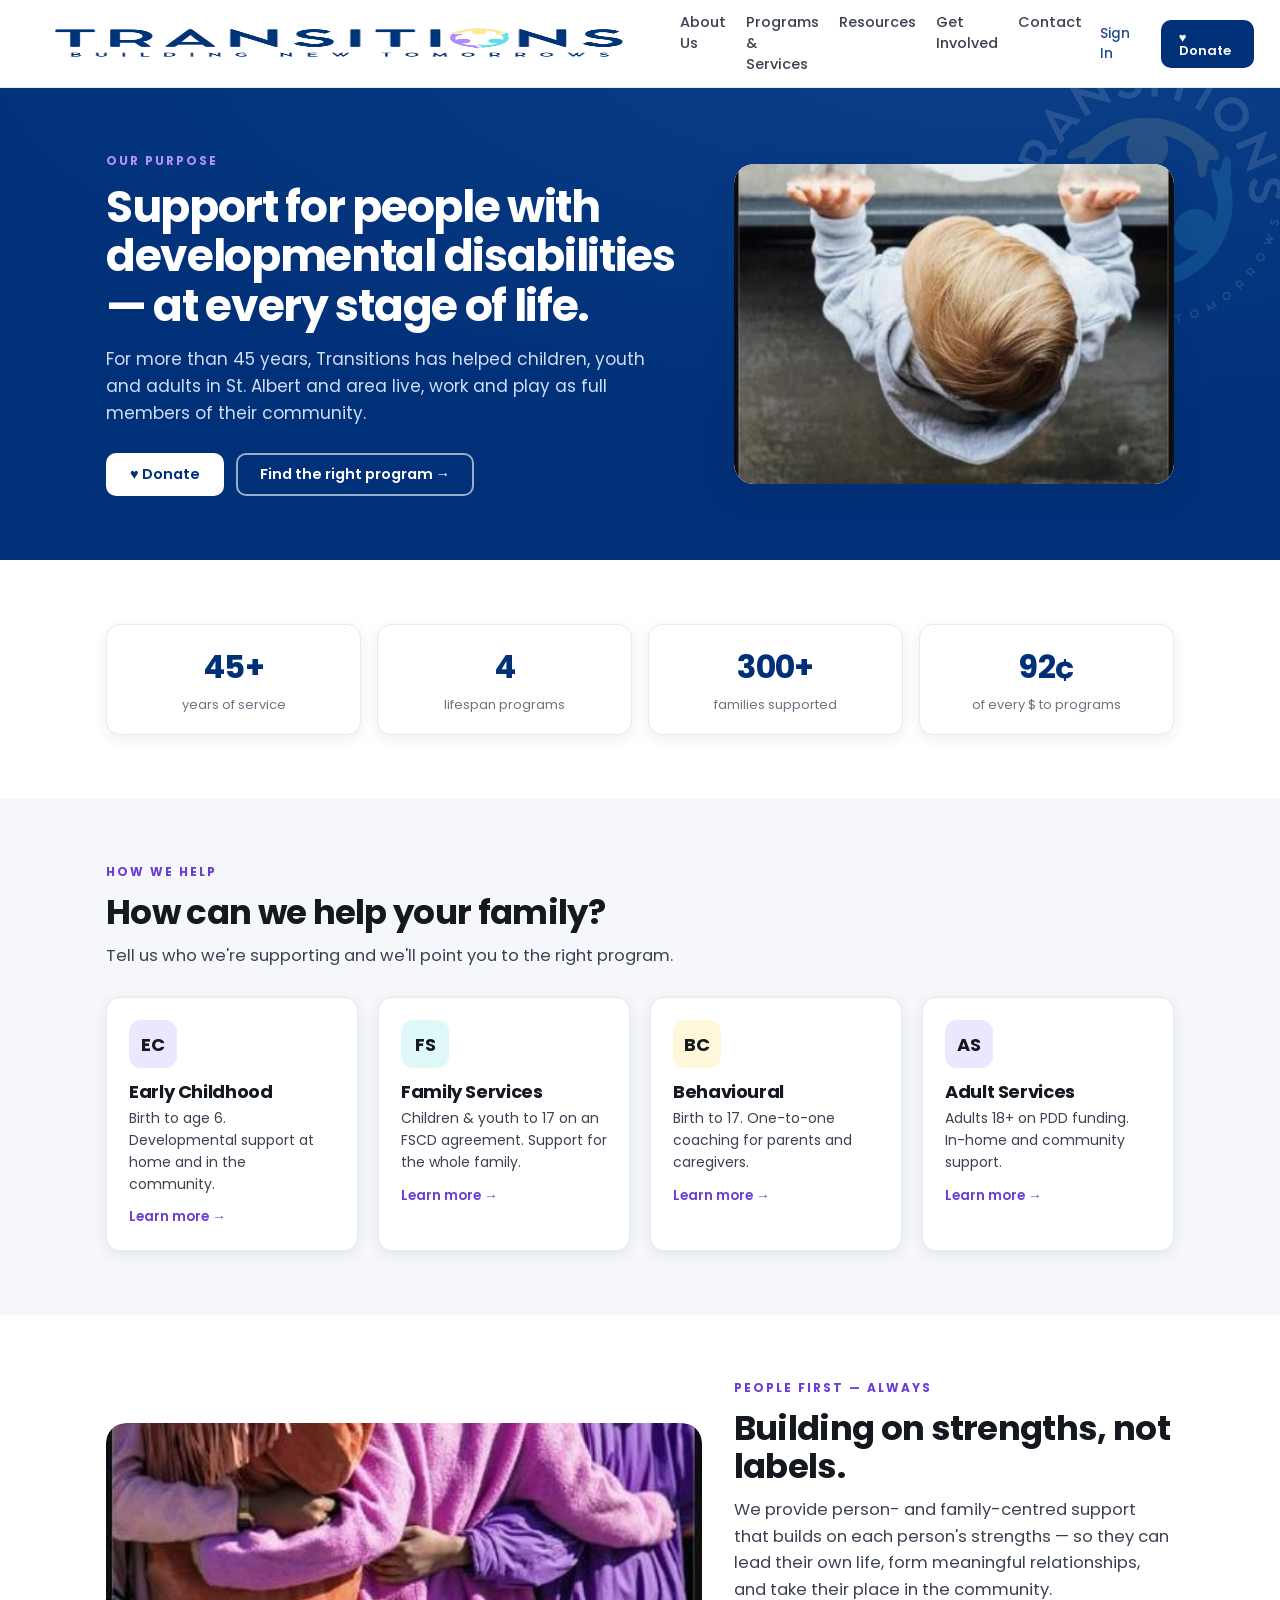
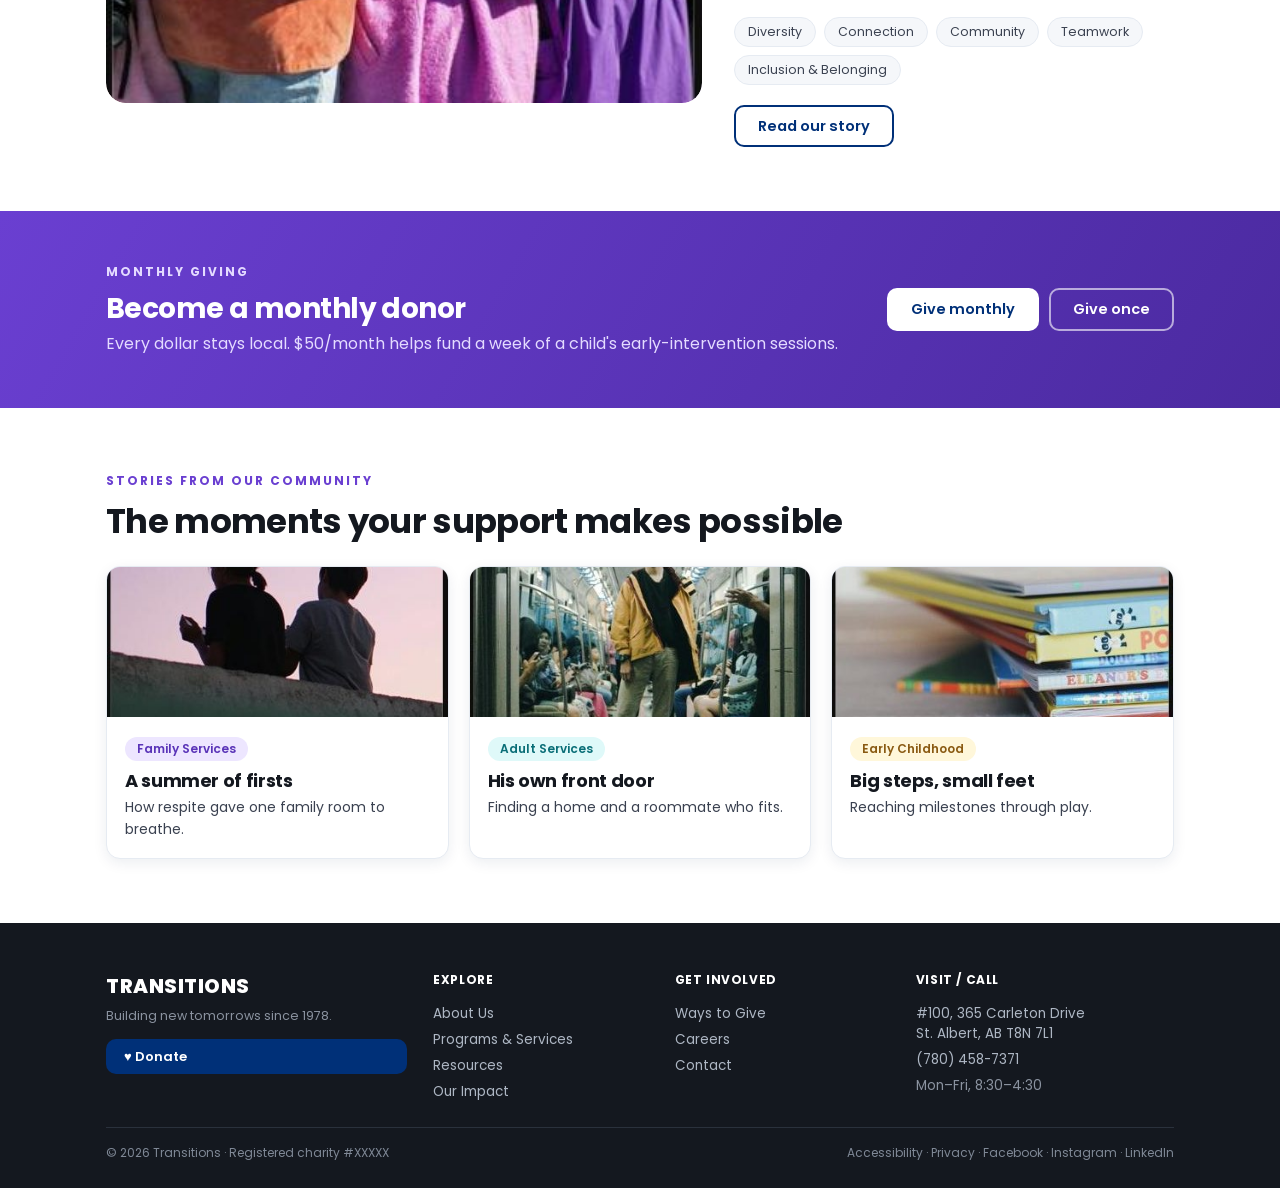
==== index.html @ 78a16a8b "Initial commit: Transitions static site, with accessibility and correctness fixes Static build of tr" ====
<!DOCTYPE html>
<html lang="en">
<head>
<meta charset="UTF-8">
<meta name="viewport" content="width=device-width, initial-scale=1.0">
<title>Transitions | Disability Services in St. Albert &amp; Area</title>
<meta name="description" content="Transitions supports people with developmental disabilities in St. Albert and area to live, work and play — from early childhood through adulthood. Since 1978.">
<link rel="icon" href="assets/emblem.png">
<link rel="canonical" href="https://www.transitions-ab.org/">
<meta property="og:type" content="website">
<meta property="og:site_name" content="Transitions">
<meta property="og:locale" content="en_CA">
<meta property="og:url" content="https://www.transitions-ab.org/">
<meta property="og:title" content="Transitions | Disability Services in St. Albert &amp; Area">
<meta property="og:description" content="Transitions supports people with developmental disabilities in St. Albert and area to live, work and play — from early childhood through adulthood. Since 1978.">
<meta property="og:image" content="https://www.transitions-ab.org/assets/logo.png">
<meta name="twitter:card" content="summary_large_image">

<link rel="preconnect" href="https://fonts.googleapis.com"><link rel="preconnect" href="https://fonts.gstatic.com" crossorigin>
<link href="https://fonts.googleapis.com/css2?family=Poppins:wght@400;500;600;700;800&display=swap" rel="stylesheet">
<link rel="stylesheet" href="styles.css">
<script type="application/ld+json">
{
  "@context": "https://schema.org",
  "@type": "NGO",
  "name": "Transitions",
  "url": "https://www.transitions-ab.org/",
  "logo": "https://www.transitions-ab.org/assets/logo.png",
  "slogan": "Building new tomorrows",
  "foundingDate": "1978",
  "description": "Transitions supports people with developmental disabilities in St. Albert and area to live, work and play — from early childhood through adulthood.",
  "address": {
    "@type": "PostalAddress",
    "streetAddress": "#100, 365 Carleton Drive",
    "addressLocality": "St. Albert",
    "addressRegion": "AB",
    "postalCode": "T8N 7L1",
    "addressCountry": "CA"
  },
  "telephone": "+1-780-458-7371",
  "faxNumber": "+1-780-460-7078",
  "areaServed": "St. Albert, Alberta and area",
  "openingHours": "Mo-Fr 08:30-16:30"
}
</script>
</head>
<body>
<a class="skip" href="#main">Skip to main content</a>
<div class="stagewrap"><div class="device">
<header class="sh">
  <a class="logo" href="index.html"><img src="assets/logo.png" width="696" height="128" alt="Transitions — Building New Tomorrows"></a>
  <nav><a href="our-story.html">About Us</a><a href="programs.html">Programs &amp; Services</a><a href="resources.html">Resources</a><a href="donate.html">Get Involved</a><a href="contact.html">Contact</a></nav>
  <a class="signin" href="#">Sign In</a>
  <a class="btn primary sm" href="donate.html">♥ Donate</a>
  <button class="hamb" id="burger" type="button" aria-label="Menu" aria-expanded="false" aria-controls="mmenu">☰</button>
</header>
<nav class="mmenu" id="mmenu" aria-label="Mobile">
  <a href="our-story.html">About Us</a>
  <a href="programs.html">Programs &amp; Services</a>
  <a href="resources.html">Resources</a>
  <a href="donate.html">Get Involved</a>
  <a href="careers.html">Careers</a>
  <a href="contact.html">Contact</a>
  <a href="donate.html" style="color:var(--violet);font-weight:700">♥ Donate</a>
</nav>
<main id="main">
<section class="screen" data-page="home">
    <div class="hero"><span class="wm"></span><div class="wrap inner">
      <div class="split">
        <div>
          <div class="eyebrow onblue">Our Purpose</div>
          <h1>Support for people with developmental disabilities — at every stage of life.</h1>
          <p class="sub">For more than 45 years, Transitions has helped children, youth and adults in St. Albert and area live, work and play as full members of their community.</p>
          <div class="cta"><a class="btn white" href="donate.html">♥ Donate</a><a class="btn ghostw" href="programs.html">Find the right program →</a></div>
        </div>
        <div class="ph people heroimg"><img class="pimg" fetchpriority="high" decoding="async" src="assets/photo1.jpg" alt="A young child with blond hair reaching upward, seen from above."></div>
      </div>
    </div></div>

    <div class="sec"><div class="wrap">
      <div class="stats">
        <div class="stat"><b>45+</b><span>years of service</span></div>
        <div class="stat"><b>4</b><span>lifespan programs</span></div>
        <div class="stat"><b>300+</b><span>families supported</span></div>
        <div class="stat"><b>92¢</b><span>of every $ to programs</span></div>
      </div>
    </div></div>

    <div class="sec tint"><div class="wrap">
      <div class="eyebrow">How we help</div>
      <h2 class="big">How can we help your family?</h2>
      <p class="lead">Tell us who we're supporting and we'll point you to the right program.</p>
      <div class="cards g4" style="margin-top:28px">
        <div class="card"><div class="ic" aria-hidden="true" style="background:var(--lav-t)">EC</div><h3><a href="family-services.html">Early Childhood</a></h3><p>Birth to age 6. Developmental support at home and in the community.</p><span class="more" aria-hidden="true">Learn more →</span></div>
        <div class="card"><div class="ic" aria-hidden="true" style="background:var(--sky-t)">FS</div><h3><a href="family-services.html">Family Services</a></h3><p>Children &amp; youth to 17 on an FSCD agreement. Support for the whole family.</p><span class="more" aria-hidden="true">Learn more →</span></div>
        <div class="card"><div class="ic" aria-hidden="true" style="background:var(--sun-t)">BC</div><h3><a href="family-services.html">Behavioural</a></h3><p>Birth to 17. One-to-one coaching for parents and caregivers.</p><span class="more" aria-hidden="true">Learn more →</span></div>
        <div class="card"><div class="ic" aria-hidden="true" style="background:var(--lav-t)">AS</div><h3><a href="family-services.html">Adult Services</a></h3><p>Adults 18+ on PDD funding. In-home and community support.</p><span class="more" aria-hidden="true">Learn more →</span></div>
      </div>
    </div></div>

    <div class="sec"><div class="wrap split">
      <div class="ph warm" style="min-height:280px;border-radius:var(--r-lg)"><img class="pimg" loading="lazy" decoding="async" src="assets/photo2.jpg" alt="Three people in bright coats standing with their arms around each other, seen from behind."></div>
      <div>
        <div class="eyebrow">People first — always</div>
        <h2 class="big">Building on strengths, not labels.</h2>
        <p class="lead">We provide person- and family-centred support that builds on each person's strengths — so they can lead their own life, form meaningful relationships, and take their place in the community.</p>
        <div class="pill-row"><span class="pilld">Diversity</span><span class="pilld">Connection</span><span class="pilld">Community</span><span class="pilld">Teamwork</span><span class="pilld">Inclusion &amp; Belonging</span></div>
        <a class="btn ghost" style="margin-top:20px" href="our-story.html">Read our story</a>
      </div>
    </div></div>

    <div class="band violet"><div class="wrap giveband">
      <div class="t"><div class="eyebrow onblue" style="color:#e4dbff">Monthly giving</div><h2>Become a monthly donor</h2><p class="sub">Every dollar stays local. $50/month helps fund a week of a child's early-intervention sessions.</p></div>
      <div style="display:flex;gap:10px;flex-wrap:wrap"><a class="btn white" href="donate.html">Give monthly</a><a class="btn ghostw" href="donate.html">Give once</a></div>
    </div></div>

    <div class="sec"><div class="wrap">
      <div class="eyebrow">Stories from our community</div>
      <h2 class="big">The moments your support makes possible</h2>
      <div class="cards g3" style="margin-top:26px">
        <div class="card" style="padding:0;overflow:hidden"><div class="ph people" style="border-radius:0;min-height:150px"><img class="pimg" loading="lazy" decoding="async" src="assets/photo3.jpg" alt="Two young people sitting side by side on a wall against a dusk sky."></div><div style="padding:18px"><span class="chip lav">Family Services</span><h3 style="margin-top:10px">A summer of firsts</h3><p>How respite gave one family room to breathe.</p></div></div>
        <div class="card" style="padding:0;overflow:hidden"><div class="ph warm" style="border-radius:0;min-height:150px"><img class="pimg" loading="lazy" decoding="async" src="assets/photo4.jpg" alt="A young man standing in the aisle of a busy subway car."></div><div style="padding:18px"><span class="chip sky">Adult Services</span><h3 style="margin-top:10px">His own front door</h3><p>Finding a home and a roommate who fits.</p></div></div>
        <div class="card" style="padding:0;overflow:hidden"><div class="ph" style="border-radius:0;min-height:150px"><img class="pimg" loading="lazy" decoding="async" src="assets/photo5.jpg" alt="A stack of children's picture books on a wooden table."></div><div style="padding:18px"><span class="chip sun">Early Childhood</span><h3 style="margin-top:10px">Big steps, small feet</h3><p>Reaching milestones through play.</p></div></div>
      </div>
    </div></div>
  </section>
</main>
<footer class="ft"><div class="wrap">
    <div class="cols">
      <div><div class="wordmark">TRANSITIONS</div><p style="font-size:12.5px;margin-top:6px;color:#8b93a0">Building new tomorrows since 1978.</p>
        <a class="btn primary sm" style="margin-top:14px" href="donate.html">♥ Donate</a></div>
      <div><h5>Explore</h5><a href="our-story.html">About Us</a><a href="programs.html">Programs &amp; Services</a><a href="resources.html">Resources</a><a href="our-impact.html">Our Impact</a></div>
      <div><h5>Get Involved</h5><a href="donate.html">Ways to Give</a><a href="careers.html">Careers</a><a href="contact.html">Contact</a></div>
      <div><h5>Visit / Call</h5><a href="contact.html">#100, 365 Carleton Drive<br>St. Albert, AB T8N 7L1</a><a href="tel:+17804587371">(780) 458-7371</a><span style="display:block;color:#8b93a0;font-size:13.5px;padding:3px 0">Mon–Fri, 8:30–4:30</span></div>
    </div>
    <div class="util"><span>© 2026 Transitions · Registered charity #XXXXX</span><span>Accessibility · Privacy · Facebook · Instagram · LinkedIn</span></div>
  </div></footer>
</div></div>
<script src="script.js"></script>
</body>
</html>
---- styles.css ----
:root{
  --blue:#003078; --blue-d:#00265f; --blue2:#1D4C8C; --ink:#14181F; --slate:#3A4150; --grey:#6B7280;
  --violet:#6A3FD1; --violet-d:#5a34b8; --teal:#0E7C86;
  --lav:#B490FC; --lav-t:#EDE6FF; --sky:#60E4E4; --sky-t:#DFF9F9; --sun:#FCE490; --sun-t:#FFF7DA;
  --mist:#DFE4EC; --line:#E6EBF2; --cloud:#F5F7FA; --white:#fff;
  --sh:0 10px 30px rgba(16,32,74,.10); --sh-sm:0 4px 14px rgba(16,32,74,.08);
  --r:14px; --r-lg:20px;
  --emb:url("assets/emblem.png");
}
*{box-sizing:border-box}
html,body{margin:0}
body{font-family:"Poppins",Helvetica,Arial,sans-serif;color:var(--ink);background:#c9d2e0;-webkit-font-smoothing:antialiased}
img{max-width:100%;display:block}
a{color:inherit;text-decoration:none;cursor:pointer}
h1,h2,h3,h4{margin:0;line-height:1.12;font-weight:700;letter-spacing:-.02em}
p{margin:0}

/* Visible only to screen readers */
.vh{position:absolute;width:1px;height:1px;margin:-1px;padding:0;overflow:hidden;clip:rect(0 0 0 0);white-space:nowrap;border:0}
/* Skip link — first tab stop, revealed on focus */
.skip{position:absolute;left:16px;top:-60px;z-index:200;background:var(--blue);color:#fff;padding:10px 18px;
  border-radius:0 0 10px 10px;font-weight:600;font-size:14px;transition:top .15s}
.skip:focus{top:0}
:focus-visible{outline:3px solid var(--violet);outline-offset:2px}

/* Device */
.stagewrap{padding:22px;display:flex;justify-content:center}
.device{width:100%;max-width:1200px;background:#fff;border-radius:16px;overflow:hidden;box-shadow:0 20px 60px rgba(10,20,50,.28)}

/* Site header */
.sh{position:sticky;top:0;z-index:40;background:rgba(255,255,255,.92);-webkit-backdrop-filter:blur(8px);backdrop-filter:blur(8px);
  border-bottom:1px solid var(--line);
  display:flex;align-items:center;gap:18px;padding:12px 26px}
.sh .logo img{height:38px}
.sh nav{display:flex;gap:20px;flex:1;font-size:14.5px;font-weight:500;color:var(--slate)}
.sh nav a:hover{color:var(--blue)}
.sh .signin{font-size:13.5px;color:var(--blue2);font-weight:500}
.sh .hamb{display:none;font-size:22px;color:var(--ink);background:none;border:0;cursor:pointer}
.mmenu{display:none}
@media (max-width:820px){
  .sh nav{display:none} .sh .signin{display:none} .sh .hamb{display:block}
  .mmenu.open{display:flex;flex-direction:column;gap:2px;padding:8px 18px 14px;border-bottom:1px solid var(--line);background:#fff}
  .mmenu a{padding:9px 6px;border-bottom:1px solid var(--cloud);font-weight:500;color:var(--slate)}
}

/* Buttons */
.btn{display:inline-flex;align-items:center;gap:8px;border-radius:10px;padding:12px 22px;font:inherit;font-weight:600;font-size:14.5px;
  border:2px solid transparent;transition:.15s;cursor:pointer;line-height:1}
.btn.primary{background:var(--blue);color:#fff}.btn.primary:hover{background:var(--blue-d)}
.btn.white{background:#fff;color:var(--blue)}.btn.white:hover{background:#eef2f8}
.btn.ghost{background:transparent;color:var(--blue);border-color:var(--blue)}.btn.ghost:hover{background:#eef3fb}
.btn.ghostw{background:transparent;color:#fff;border-color:rgba(255,255,255,.6)}.btn.ghostw:hover{background:rgba(255,255,255,.12)}
.btn.sm{padding:9px 16px;font-size:13px}
.btn.block{width:100%;justify-content:center}

/* Layout */
.wrap{max-width:1120px;margin:0 auto;padding:0 26px}
.sec{padding:64px 0}
.eyebrow{font-size:12px;font-weight:700;letter-spacing:2px;text-transform:uppercase;color:var(--violet);margin-bottom:12px}
.eyebrow.onblue{color:var(--lav)}
h2.big{font-size:34px;color:var(--ink)}
.lead{color:var(--slate);font-size:16.5px;max-width:680px;line-height:1.6;margin-top:12px}
.center{text-align:center}.center .lead{margin-left:auto;margin-right:auto}

/* Photo placeholders */
.ph{border-radius:var(--r);position:relative;overflow:hidden;display:flex;align-items:flex-end;min-height:180px;
  background:linear-gradient(135deg,#dfeafc,#eef2f8)}
.ph.warm{background:linear-gradient(135deg,#f3e7d6,#f7dfe6 60%,#efe3fb)}
.ph.people{background:linear-gradient(135deg,#e7ddff,#dff6f6 55%,#fff3cf)}
.ph.blue{background:linear-gradient(135deg,#0a3f88,#00265f)}
.ph>.pimg{position:absolute;inset:0;width:100%;height:100%;object-fit:cover;border-radius:inherit;z-index:0}
.ph .cap{position:relative;z-index:2;font-size:11px;color:#5a6478;background:rgba(255,255,255,.8);border-radius:20px;padding:3px 10px;margin:10px}
.ph.blue .cap{color:#cdd9ef;background:rgba(255,255,255,.12)}

/* Hero */
.hero{background:radial-gradient(1200px 400px at 80% -10%,#0a3f88,transparent),var(--blue);color:#fff;position:relative;overflow:hidden}
.wm{background:var(--emb) center/contain no-repeat;pointer-events:none}
.hero .wm{position:absolute;top:-50px;right:-30px;width:320px;height:310px;opacity:.13}
/* vertical only — the horizontal padding must stay inherited from .wrap,
   or hero text runs flush to the screen edge on narrow viewports */
.hero .inner{padding-top:64px;padding-bottom:64px}
.hero h1{font-size:44px;letter-spacing:-.03em}
.hero .sub{color:#cfdcf3;font-size:17px;line-height:1.6;max-width:560px;margin:16px 0 26px}
.hero .cta{display:flex;gap:12px;flex-wrap:wrap}
.split{display:grid;grid-template-columns:1.15fr .85fr;gap:32px;align-items:center}
.hero .heroimg{min-height:320px;border-radius:var(--r-lg);box-shadow:var(--sh)}

/* stat tiles */
.stats{display:grid;grid-template-columns:repeat(4,1fr);gap:16px}
.stat{background:#fff;border:1px solid var(--line);border-radius:var(--r);padding:18px;text-align:center;box-shadow:var(--sh-sm)}
.stat b{display:block;font-size:32px;color:var(--blue);letter-spacing:-.02em}
.stat span{font-size:13px;color:var(--grey)}

/* cards */
.cards{display:grid;gap:20px}
.g2{grid-template-columns:1fr 1fr}.g3{grid-template-columns:repeat(3,1fr)}.g4{grid-template-columns:repeat(4,1fr)}
.card{position:relative;background:#fff;border:1px solid var(--line);border-radius:var(--r);padding:22px;box-shadow:var(--sh-sm);transition:.18s}
.card:hover{box-shadow:var(--sh);transform:translateY(-3px)}
/* A card whose heading is a link is clickable edge to edge, while the link itself
   stays the only tab stop — keyboard, new-tab and middle-click all keep working. */
.card h3>a::after{content:"";position:absolute;inset:0}
.card:has(h3>a:hover){box-shadow:var(--sh);transform:translateY(-3px)}
.card:has(h3>a:focus-visible){outline:3px solid var(--violet);outline-offset:2px}
.card h3>a:focus-visible{outline:none}
.card .ic{width:48px;height:48px;border-radius:12px;display:flex;align-items:center;justify-content:center;font-weight:700;color:var(--ink);margin-bottom:14px;font-size:18px}
.card h3{font-size:18px;margin-bottom:6px}
.card p{color:var(--slate);font-size:14px;line-height:1.55}
.card .more{color:var(--violet);font-weight:600;font-size:13.5px;margin-top:12px;display:inline-block}
.chip{display:inline-block;border-radius:20px;padding:3px 12px;font-size:12px;font-weight:600}
.chip.lav{background:var(--lav-t);color:#5a34b8}.chip.sky{background:var(--sky-t);color:#0a6e77}.chip.sun{background:var(--sun-t);color:#8a5a12}

/* bands */
.band{background:var(--blue);color:#fff}
.band.violet{background:linear-gradient(120deg,#6A3FD1,#4b2aa0)}
.band .wrap{padding:52px 26px}
.giveband{display:flex;align-items:center;gap:24px;flex-wrap:wrap}
.giveband .t{flex:1;min-width:260px}
.giveband h2{font-size:28px}
.giveband .sub{color:#e4dbff;margin-top:6px}

/* forms */
.field{margin-bottom:14px}
.field label{display:block;font-size:12.5px;font-weight:600;color:var(--slate);margin-bottom:5px}
.field input,.field textarea,.field select{width:100%;border:1.5px solid var(--mist);border-radius:10px;padding:11px 13px;font:inherit;font-size:14px;background:#fff}
.field input:focus,.field textarea:focus,.field select:focus{outline:2px solid var(--violet);border-color:var(--violet)}
.formcard{background:#fff;border:1px solid var(--line);border-radius:var(--r-lg);padding:24px;box-shadow:var(--sh)}
.two-col{display:grid;grid-template-columns:1.5fr 1fr;gap:28px;align-items:start}
.sidebar{background:var(--cloud);border:1px solid var(--line);border-radius:var(--r);padding:20px}
.sidebar h4{font-size:13px;text-transform:uppercase;letter-spacing:.5px;color:var(--blue2);margin-bottom:10px}
.fact{display:flex;gap:8px;font-size:13.5px;color:var(--slate);padding:6px 0;border-bottom:1px solid var(--line)}

/* misc */
.crumb{font-size:12.5px;color:#9aa4b4;margin-bottom:10px}
.crumb.onblue{color:#9fb4d8}
.pill-row{display:flex;gap:8px;flex-wrap:wrap;margin-top:14px}
.pill{background:rgba(255,255,255,.14);border:1px solid rgba(255,255,255,.2);border-radius:20px;padding:5px 13px;font-size:12.5px;color:#fff}
.pilld{background:var(--cloud);border:1px solid var(--line);border-radius:20px;padding:5px 13px;font-size:12.5px;color:var(--slate)}
.tint{background:var(--cloud)}
ul.check{list-style:none;padding:0;margin:0}
ul.check li{padding:7px 0 7px 28px;position:relative;color:var(--slate);font-size:14.5px;line-height:1.5}
ul.check li:before{content:"✓";position:absolute;left:0;top:7px;width:18px;height:18px;background:var(--sky-t);color:var(--teal);border-radius:50%;font-size:11px;font-weight:700;display:flex;align-items:center;justify-content:center}
.steps{counter-reset:s;display:grid;gap:14px}
.step{display:flex;gap:14px;align-items:flex-start}
.step .n{counter-increment:s;flex:0 0 30px;height:30px;border-radius:50%;background:var(--blue);color:#fff;display:flex;align-items:center;justify-content:center;font-weight:700;font-size:14px}
.step .n:before{content:counter(s)}
.step p{font-size:14.5px;color:var(--slate);padding-top:4px}
.amt{display:flex;gap:8px;flex-wrap:wrap}
.amt .a{border:1.5px solid var(--mist);border-radius:10px;padding:12px 16px;font:inherit;font-weight:700;color:var(--slate);
  background:#fff;cursor:pointer}
.amt .a.on{background:var(--blue);color:#fff;border-color:var(--blue)}
.toggle2{display:inline-flex;border:1.5px solid var(--blue);border-radius:10px;overflow:hidden;font-weight:600;font-size:13.5px;margin-bottom:14px}
.toggle2 button{padding:9px 18px;color:var(--blue);background:#fff;border:0;font:inherit;font-weight:600;cursor:pointer}
.toggle2 button.on{background:var(--blue);color:#fff}
/* Notice rendered when an unwired form is submitted */
.formnote{margin-top:12px;padding:12px 14px;border-radius:10px;background:var(--sun-t);border:1px solid #e8d79a;
  color:#6b4a08;font-size:13.5px;line-height:1.5}
.formnote:empty{display:none}
/* Stands in for the CanadaHelps embed until it is wired up */
.cardslot{border:1.5px dashed var(--mist);border-radius:10px;padding:16px;background:var(--cloud);color:var(--slate);
  font-size:13.5px;line-height:1.55;margin-bottom:14px}

/* footer */
.ft{background:#14181F;color:#aeb7c4}
.ft .wrap{padding:48px 26px 26px}
.ft .cols{display:grid;grid-template-columns:1.4fr 1fr 1fr 1.2fr;gap:26px}
.ft h5{color:#fff;font-size:12px;text-transform:uppercase;letter-spacing:.6px;margin:0 0 12px}
.ft a{display:block;color:#aeb7c4;font-size:13.5px;padding:3px 0}.ft a:hover{color:#fff}
.ft .wordmark{font-weight:800;font-size:20px;color:#fff;letter-spacing:.5px}
.ft .util{border-top:1px solid #2a313c;margin-top:22px;padding-top:16px;display:flex;justify-content:space-between;flex-wrap:wrap;gap:8px;font-size:12px;color:#7f8896}

/* responsive */
@media (max-width:880px){
  .split{grid-template-columns:1fr}
  .g4{grid-template-columns:1fr 1fr}.g3{grid-template-columns:1fr}
  .stats{grid-template-columns:1fr 1fr}
  .two-col{grid-template-columns:1fr}
  .ft .cols{grid-template-columns:1fr 1fr}
  .hero h1{font-size:34px}.h2.big,h2.big{font-size:27px}
  .hero .inner{padding-top:44px;padding-bottom:44px}.sec{padding:44px 0}
}
@media (max-width:520px){
  .g4,.g2,.stats{grid-template-columns:1fr}
  .ft .cols{grid-template-columns:1fr}
}

/* static-site overrides */
.stagewrap{padding:0}
/* overflow must stay visible: an ancestor with overflow:hidden becomes the sticky
   scrolling box, and since .device never scrolls that would stop .sh sticking. */
.device{max-width:none;border-radius:0;box-shadow:none;overflow:visible}
.sh nav a.active{color:var(--blue);font-weight:600}
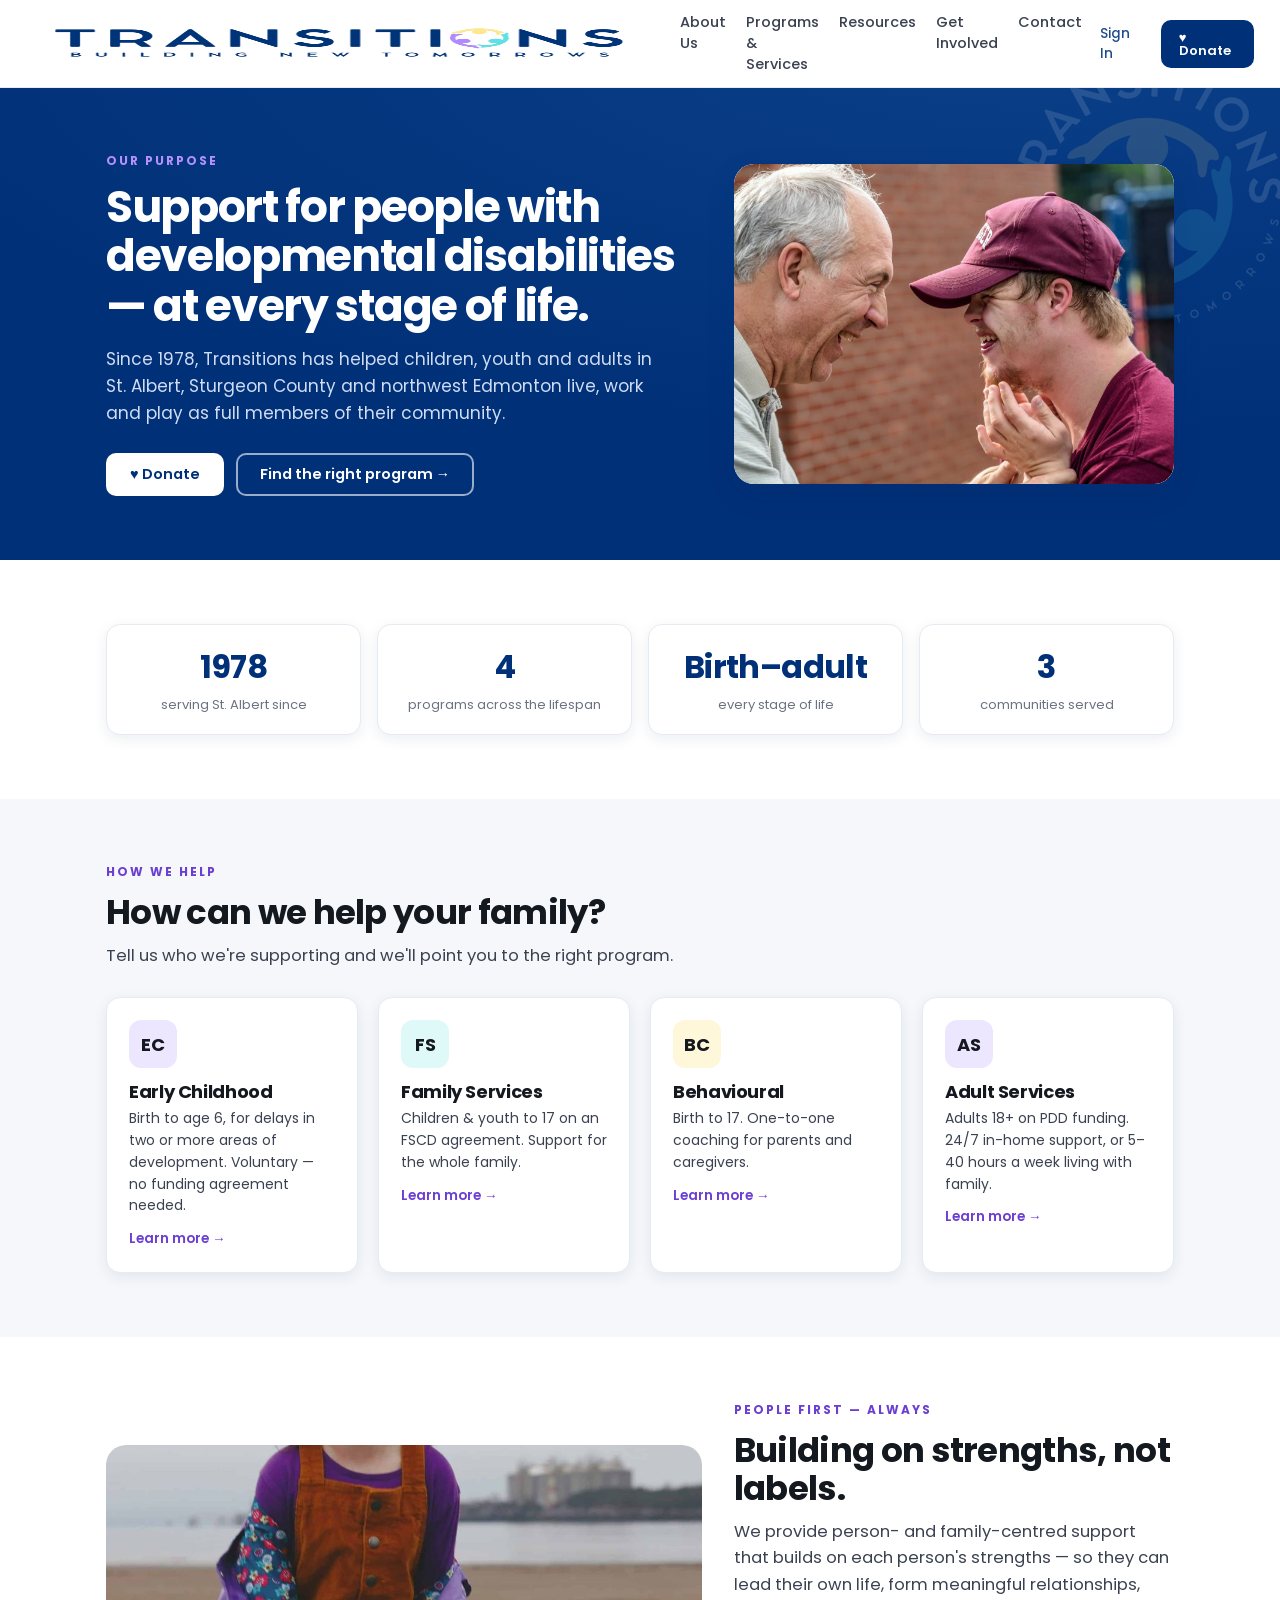
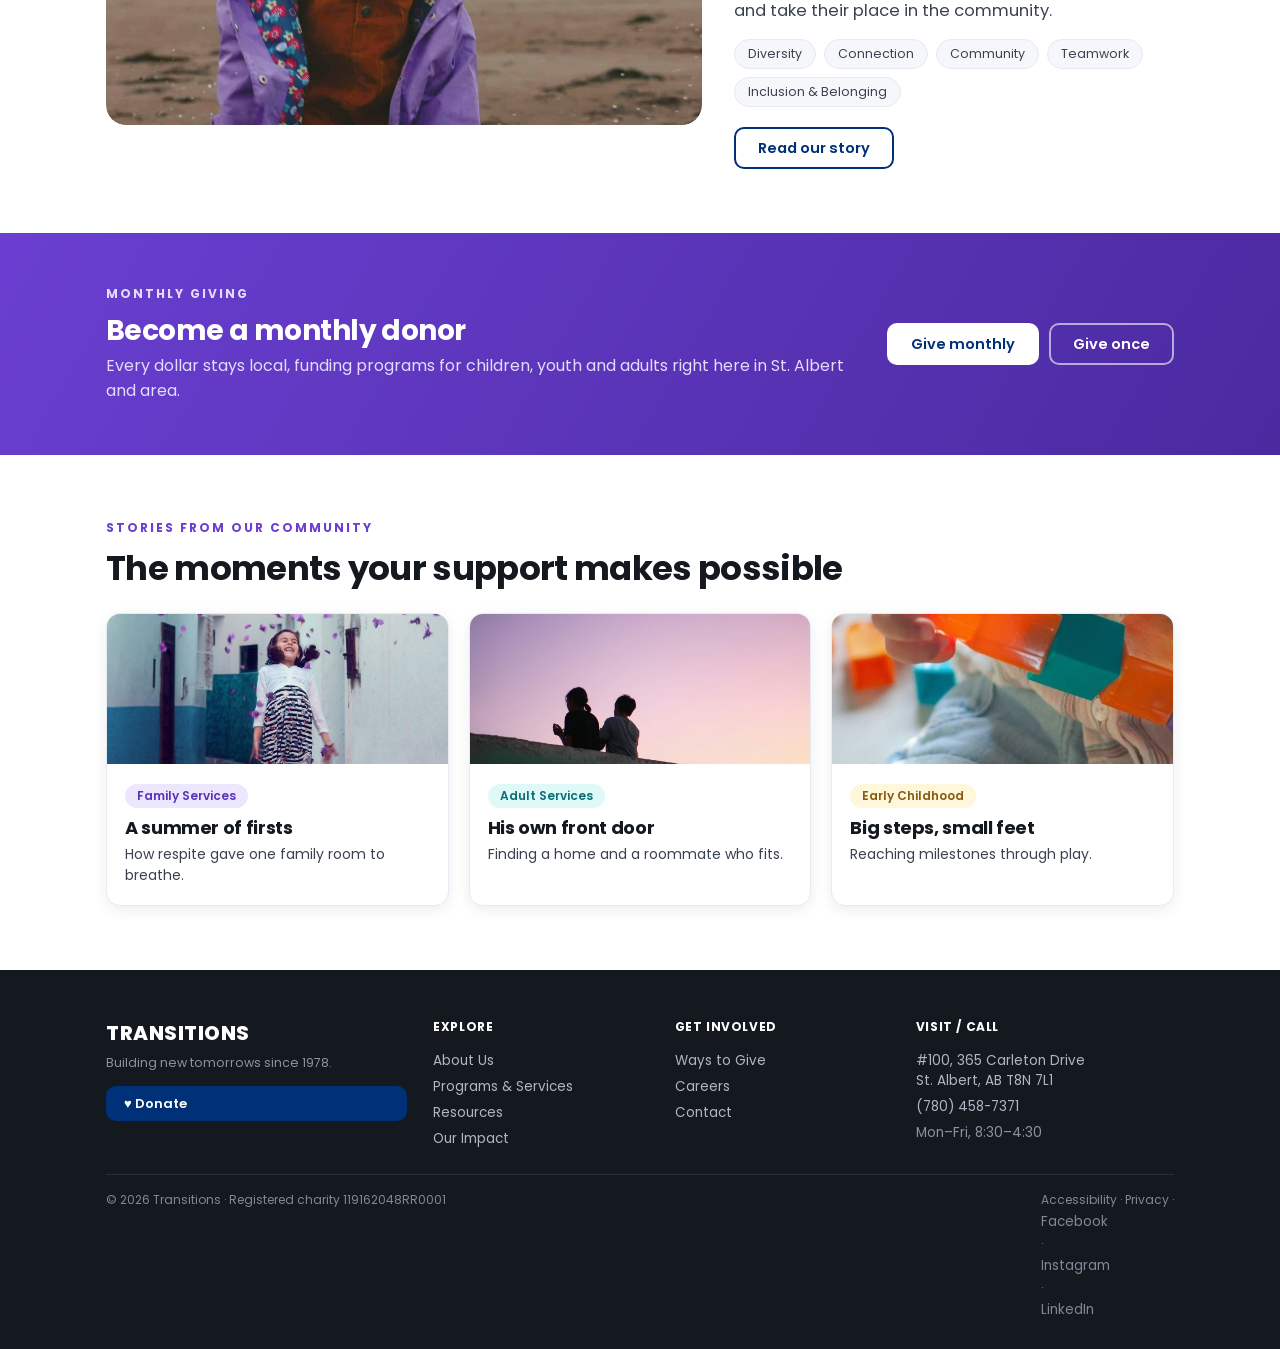
==== commit 063bedd2: "Replace placeholder content and stock photos with real content from transitions-ab.org Sourced facts" ====
--- a/index.html
+++ b/index.html
@@ -24,6 +24,7 @@
   "@context": "https://schema.org",
   "@type": "NGO",
   "name": "Transitions",
+  "legalName": "Transitions Rehabilitation Association of St. Albert and District",
   "url": "https://www.transitions-ab.org/",
   "logo": "https://www.transitions-ab.org/assets/logo.png",
   "slogan": "Building new tomorrows",
@@ -39,8 +40,25 @@
   },
   "telephone": "+1-780-458-7371",
   "faxNumber": "+1-780-460-7078",
-  "areaServed": "St. Albert, Alberta and area",
-  "openingHours": "Mo-Fr 08:30-16:30"
+  "email": "apply@transitions-ab.org",
+  "taxID": "119162048RR0001",
+  "areaServed": ["St. Albert, Alberta", "Sturgeon County, Alberta", "Northwest Edmonton, Alberta"],
+  "openingHours": "Mo-Fr 08:30-16:30",
+  "sameAs": [
+    "https://www.facebook.com/TransitionsSaintAlbert/",
+    "https://www.instagram.com/transitionssaintalbert/",
+    "https://ca.linkedin.com/company/transitions-rehabilitation-association-of-st-albert-and-district"
+  ],
+  "hasOfferCatalog": {
+    "@type": "OfferCatalog",
+    "name": "Programs and Services",
+    "itemListElement": [
+      {"@type": "Offer", "itemOffered": {"@type": "Service", "name": "Early Childhood Intervention Program"}},
+      {"@type": "Offer", "itemOffered": {"@type": "Service", "name": "Family Services"}},
+      {"@type": "Offer", "itemOffered": {"@type": "Service", "name": "Family Behaviour Consultation"}},
+      {"@type": "Offer", "itemOffered": {"@type": "Service", "name": "Adult Services"}}
+    ]
+  }
 }
 </script>
 </head>
@@ -50,7 +68,7 @@
 <header class="sh">
   <a class="logo" href="index.html"><img src="assets/logo.png" width="696" height="128" alt="Transitions — Building New Tomorrows"></a>
   <nav><a href="our-story.html">About Us</a><a href="programs.html">Programs &amp; Services</a><a href="resources.html">Resources</a><a href="donate.html">Get Involved</a><a href="contact.html">Contact</a></nav>
-  <a class="signin" href="#">Sign In</a>
+  <a class="signin" href="https://www.transitions-ab.org/membership-login/">Sign In</a>
   <a class="btn primary sm" href="donate.html">♥ Donate</a>
   <button class="hamb" id="burger" type="button" aria-label="Menu" aria-expanded="false" aria-controls="mmenu">☰</button>
 </header>
@@ -70,19 +88,19 @@
         <div>
           <div class="eyebrow onblue">Our Purpose</div>
           <h1>Support for people with developmental disabilities — at every stage of life.</h1>
-          <p class="sub">For more than 45 years, Transitions has helped children, youth and adults in St. Albert and area live, work and play as full members of their community.</p>
+          <p class="sub">Since 1978, Transitions has helped children, youth and adults in St. Albert, Sturgeon County and northwest Edmonton live, work and play as full members of their community.</p>
           <div class="cta"><a class="btn white" href="donate.html">♥ Donate</a><a class="btn ghostw" href="programs.html">Find the right program →</a></div>
         </div>
-        <div class="ph people heroimg"><img class="pimg" fetchpriority="high" decoding="async" src="assets/photo1.jpg" alt="A young child with blond hair reaching upward, seen from above."></div>
+        <div class="ph people heroimg"><img class="pimg" fetchpriority="high" decoding="async" src="assets/adults-connection.jpg" alt="An older man and a young man with Down syndrome laughing together outdoors."></div>
       </div>
     </div></div>
 
     <div class="sec"><div class="wrap">
       <div class="stats">
-        <div class="stat"><b>45+</b><span>years of service</span></div>
-        <div class="stat"><b>4</b><span>lifespan programs</span></div>
-        <div class="stat"><b>300+</b><span>families supported</span></div>
-        <div class="stat"><b>92¢</b><span>of every $ to programs</span></div>
+        <div class="stat"><b>1978</b><span>serving St. Albert since</span></div>
+        <div class="stat"><b>4</b><span>programs across the lifespan</span></div>
+        <div class="stat"><b>Birth–adult</b><span>every stage of life</span></div>
+        <div class="stat"><b>3</b><span>communities served</span></div>
       </div>
     </div></div>
 
@@ -91,15 +109,15 @@
       <h2 class="big">How can we help your family?</h2>
       <p class="lead">Tell us who we're supporting and we'll point you to the right program.</p>
       <div class="cards g4" style="margin-top:28px">
-        <div class="card"><div class="ic" aria-hidden="true" style="background:var(--lav-t)">EC</div><h3><a href="family-services.html">Early Childhood</a></h3><p>Birth to age 6. Developmental support at home and in the community.</p><span class="more" aria-hidden="true">Learn more →</span></div>
+        <div class="card"><div class="ic" aria-hidden="true" style="background:var(--lav-t)">EC</div><h3><a href="family-services.html">Early Childhood</a></h3><p>Birth to age 6, for delays in two or more areas of development. Voluntary — no funding agreement needed.</p><span class="more" aria-hidden="true">Learn more →</span></div>
         <div class="card"><div class="ic" aria-hidden="true" style="background:var(--sky-t)">FS</div><h3><a href="family-services.html">Family Services</a></h3><p>Children &amp; youth to 17 on an FSCD agreement. Support for the whole family.</p><span class="more" aria-hidden="true">Learn more →</span></div>
         <div class="card"><div class="ic" aria-hidden="true" style="background:var(--sun-t)">BC</div><h3><a href="family-services.html">Behavioural</a></h3><p>Birth to 17. One-to-one coaching for parents and caregivers.</p><span class="more" aria-hidden="true">Learn more →</span></div>
-        <div class="card"><div class="ic" aria-hidden="true" style="background:var(--lav-t)">AS</div><h3><a href="family-services.html">Adult Services</a></h3><p>Adults 18+ on PDD funding. In-home and community support.</p><span class="more" aria-hidden="true">Learn more →</span></div>
+        <div class="card"><div class="ic" aria-hidden="true" style="background:var(--lav-t)">AS</div><h3><a href="family-services.html">Adult Services</a></h3><p>Adults 18+ on PDD funding. 24/7 in-home support, or 5–40 hours a week living with family.</p><span class="more" aria-hidden="true">Learn more →</span></div>
       </div>
     </div></div>
 
     <div class="sec"><div class="wrap split">
-      <div class="ph warm" style="min-height:280px;border-radius:var(--r-lg)"><img class="pimg" loading="lazy" decoding="async" src="assets/photo2.jpg" alt="Three people in bright coats standing with their arms around each other, seen from behind."></div>
+      <div class="ph warm" style="min-height:280px;border-radius:var(--r-lg)"><img class="pimg" loading="lazy" decoding="async" src="assets/child-jumping.jpg" alt="A young girl in a purple raincoat jumping with delight on a beach."></div>
       <div>
         <div class="eyebrow">People first — always</div>
         <h2 class="big">Building on strengths, not labels.</h2>
@@ -110,7 +128,7 @@
     </div></div>
 
     <div class="band violet"><div class="wrap giveband">
-      <div class="t"><div class="eyebrow onblue" style="color:#e4dbff">Monthly giving</div><h2>Become a monthly donor</h2><p class="sub">Every dollar stays local. $50/month helps fund a week of a child's early-intervention sessions.</p></div>
+      <div class="t"><div class="eyebrow onblue" style="color:#e4dbff">Monthly giving</div><h2>Become a monthly donor</h2><p class="sub">Every dollar stays local, funding programs for children, youth and adults right here in St. Albert and area.</p></div>
       <div style="display:flex;gap:10px;flex-wrap:wrap"><a class="btn white" href="donate.html">Give monthly</a><a class="btn ghostw" href="donate.html">Give once</a></div>
     </div></div>
 
@@ -118,9 +136,9 @@
       <div class="eyebrow">Stories from our community</div>
       <h2 class="big">The moments your support makes possible</h2>
       <div class="cards g3" style="margin-top:26px">
-        <div class="card" style="padding:0;overflow:hidden"><div class="ph people" style="border-radius:0;min-height:150px"><img class="pimg" loading="lazy" decoding="async" src="assets/photo3.jpg" alt="Two young people sitting side by side on a wall against a dusk sky."></div><div style="padding:18px"><span class="chip lav">Family Services</span><h3 style="margin-top:10px">A summer of firsts</h3><p>How respite gave one family room to breathe.</p></div></div>
-        <div class="card" style="padding:0;overflow:hidden"><div class="ph warm" style="border-radius:0;min-height:150px"><img class="pimg" loading="lazy" decoding="async" src="assets/photo4.jpg" alt="A young man standing in the aisle of a busy subway car."></div><div style="padding:18px"><span class="chip sky">Adult Services</span><h3 style="margin-top:10px">His own front door</h3><p>Finding a home and a roommate who fits.</p></div></div>
-        <div class="card" style="padding:0;overflow:hidden"><div class="ph" style="border-radius:0;min-height:150px"><img class="pimg" loading="lazy" decoding="async" src="assets/photo5.jpg" alt="A stack of children's picture books on a wooden table."></div><div style="padding:18px"><span class="chip sun">Early Childhood</span><h3 style="margin-top:10px">Big steps, small feet</h3><p>Reaching milestones through play.</p></div></div>
+        <div class="card" style="padding:0;overflow:hidden"><div class="ph people" style="border-radius:0;min-height:150px"><img class="pimg" loading="lazy" decoding="async" src="assets/child-petals.jpg" alt="A laughing child tossing purple flower petals into the air."></div><div style="padding:18px"><span class="chip lav">Family Services</span><h3 style="margin-top:10px">A summer of firsts</h3><p>How respite gave one family room to breathe.</p></div></div>
+        <div class="card" style="padding:0;overflow:hidden"><div class="ph warm" style="border-radius:0;min-height:150px"><img class="pimg" loading="lazy" decoding="async" src="assets/youth-dusk.jpg" alt="Two young people sitting side by side on a wall against a dusk sky."></div><div style="padding:18px"><span class="chip sky">Adult Services</span><h3 style="margin-top:10px">His own front door</h3><p>Finding a home and a roommate who fits.</p></div></div>
+        <div class="card" style="padding:0;overflow:hidden"><div class="ph" style="border-radius:0;min-height:150px"><img class="pimg" loading="lazy" decoding="async" src="assets/child-blocks.jpg" alt="A toddler's hands stacking bright orange and teal building blocks."></div><div style="padding:18px"><span class="chip sun">Early Childhood</span><h3 style="margin-top:10px">Big steps, small feet</h3><p>Reaching milestones through play.</p></div></div>
       </div>
     </div></div>
   </section>
@@ -133,7 +151,7 @@
       <div><h5>Get Involved</h5><a href="donate.html">Ways to Give</a><a href="careers.html">Careers</a><a href="contact.html">Contact</a></div>
       <div><h5>Visit / Call</h5><a href="contact.html">#100, 365 Carleton Drive<br>St. Albert, AB T8N 7L1</a><a href="tel:+17804587371">(780) 458-7371</a><span style="display:block;color:#8b93a0;font-size:13.5px;padding:3px 0">Mon–Fri, 8:30–4:30</span></div>
     </div>
-    <div class="util"><span>© 2026 Transitions · Registered charity #XXXXX</span><span>Accessibility · Privacy · Facebook · Instagram · LinkedIn</span></div>
+    <div class="util"><span>© 2026 Transitions · Registered charity 119162048RR0001</span><span>Accessibility · Privacy · <a href="https://www.facebook.com/TransitionsSaintAlbert/" style="color:inherit">Facebook</a> · <a href="https://www.instagram.com/transitionssaintalbert/" style="color:inherit">Instagram</a> · <a href="https://ca.linkedin.com/company/transitions-rehabilitation-association-of-st-albert-and-district" style="color:inherit">LinkedIn</a></span></div>
   </div></footer>
 </div></div>
 <script src="script.js"></script>
